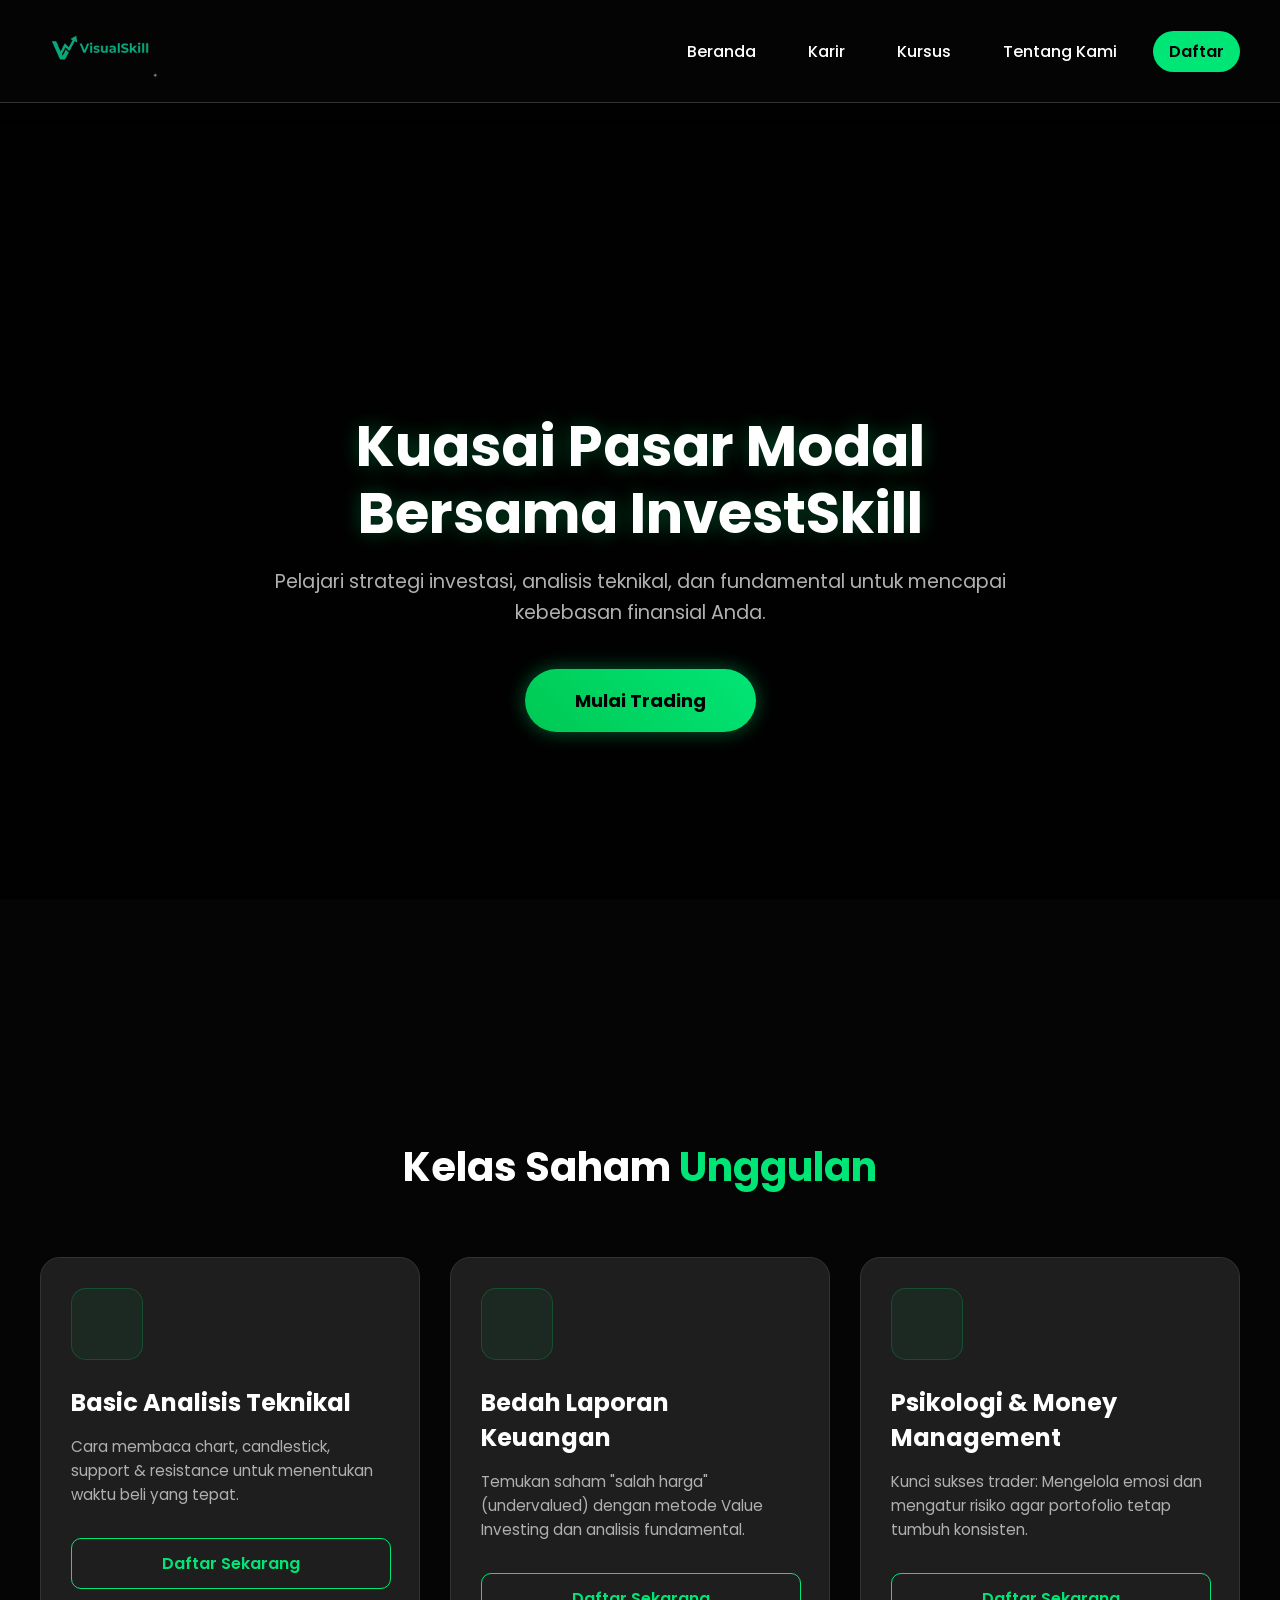
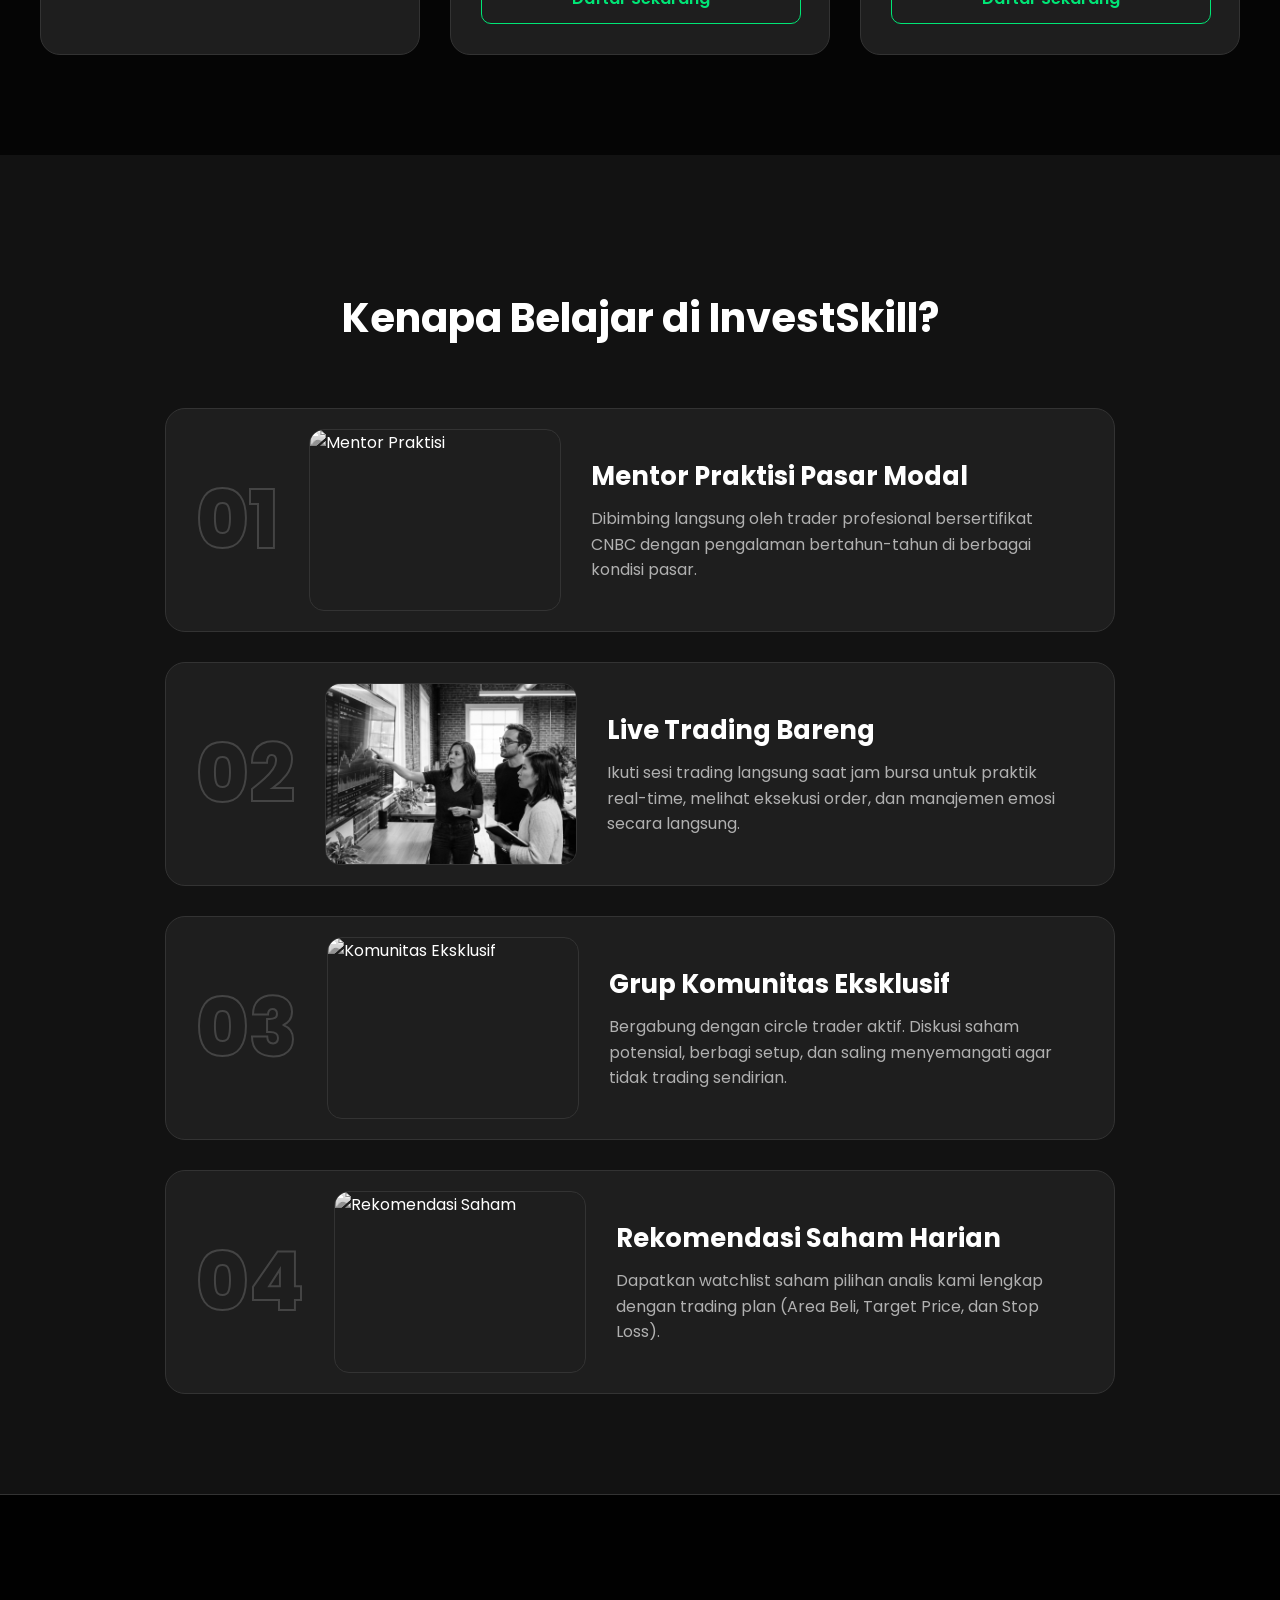
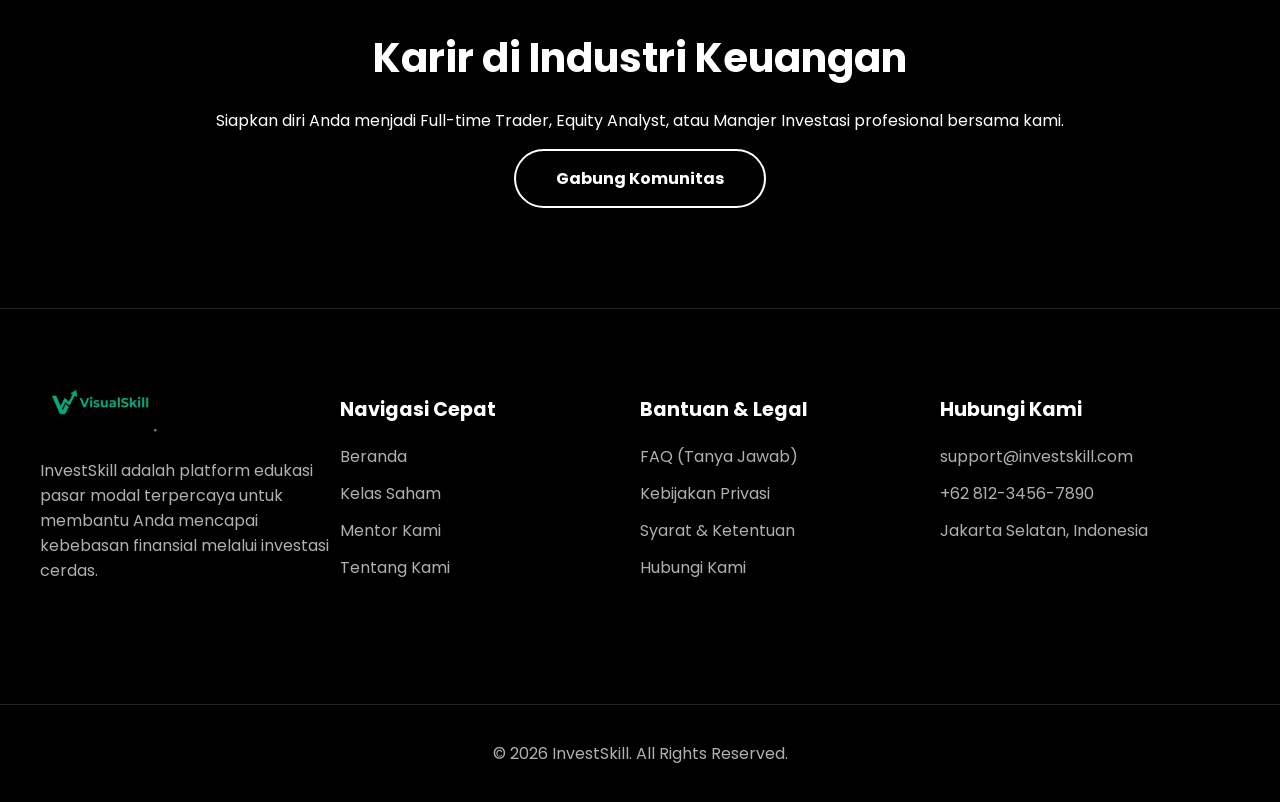
==== index.html @ c0020a4d "initialize project" ====
<!DOCTYPE html>
<html lang="id">
<head>
    <meta charset="UTF-8">
    <meta name="viewport" content="width=device-width, initial-scale=1.0">
    <title>VisualSkill - Belajar Saham</title>
    <link rel="icon" type="image/png" href="assets/logo.png">
    <link rel="stylesheet" href="css/style-index.css">
    <link rel="stylesheet" href="css/template.css">
    <link href="https://fonts.googleapis.com/css2?family=Poppins:wght@300;400;500;600;700&display=swap" rel="stylesheet">
    <link href="https://cdn.jsdelivr.net/npm/remixicon@3.5.0/fonts/remixicon.css" rel="stylesheet">
</head>
<body>
   <nav class="navbar">
        <div class="container">
            <div class="logo">
                <img src="assets/logo.png" alt="InvestSkill Logo" width="120px">
            </div>
            <ul class="menu">
                <li><a href="/index.html">Beranda</a></li>
                <li><a href="/career.html">Karir</a></li>
                <li><a href="/course.html">Kursus</a></li>
                <li><a href="/about.html">Tentang Kami</a></li>
                <li><a href="/register.html">Daftar</a></li>
            </ul>

        </div>
    </nav> 
    <div class="landing-section">
        <div class="hero-section">
            <div class="hero-content">
                <h1>Kuasai Pasar Modal Bersama InvestSkill</h1>
                <p>Pelajari strategi investasi, analisis teknikal, dan fundamental untuk mencapai kebebasan finansial Anda.</p>
                <a href="#" class="btn">Mulai Trading</a>
            </div>
        </div>

        <div class="promotion-section">
            <h2>Kelas Saham <span>Unggulan</span></h2> <div class="promotion-courses">
                
                <div class="course-card">
                    <div class="icon-box">
                        <i class="ri-stock-fill"></i> </div>
                    <h3>Basic Analisis Teknikal</h3>
                    <p>Cara membaca chart, candlestick, support & resistance untuk menentukan waktu beli yang tepat.</p>
                    <a href="#" class="btn">Daftar Sekarang</a>
                </div>

                <div class="course-card">
                    <div class="icon-box">
                        <i class="ri-file-chart-fill"></i> </div>
                    <h3>Bedah Laporan Keuangan</h3>
                    <p>Temukan saham "salah harga" (undervalued) dengan metode Value Investing dan analisis fundamental.</p>
                    <a href="#" class="btn">Daftar Sekarang</a>
                </div>

                <div class="course-card">
                    <div class="icon-box">
                        <i class="ri-shield-star-fill"></i> </div>
                    <h3>Psikologi & Money Management</h3>
                    <p>Kunci sukses trader: Mengelola emosi dan mengatur risiko agar portofolio tetap tumbuh konsisten.</p>
                    <a href="#" class="btn">Daftar Sekarang</a>
                </div>

            </div>
        </div>

        <div class="course-section">
            <h2>Kenapa Belajar di InvestSkill?</h2>
                <div class="course-list">
                    <div class="course-overview">
                        <div class="course-number">01</div> <div class="course-img-wrapper">
                            <img src="assets/mentor.png" alt="Mentor Praktisi">
                        </div>
                        <div class="text-content">
                            <h3>Mentor Praktisi Pasar Modal</h3>
                            <p>Dibimbing langsung oleh trader profesional bersertifikat CNBC dengan pengalaman bertahun-tahun di berbagai kondisi pasar.</p>
                        </div>
                    </div>

                    <div class="course-overview">
                        <div class="course-number">02</div>
                        <div class="course-img-wrapper">
                            <img src="assets/live.png" alt="Live Trading">
                        </div>
                        <div class="text-content">
                            <h3>Live Trading Bareng</h3>
                            <p>Ikuti sesi trading langsung saat jam bursa untuk praktik real-time, melihat eksekusi order, dan manajemen emosi secara langsung.</p>
                        </div>
                    </div>

                    <div class="course-overview">
                        <div class="course-number">03</div>
                        <div class="course-img-wrapper">
                            <img src="assets/commun.png" alt="Komunitas Eksklusif">
                        </div>
                        <div class="text-content">
                            <h3>Grup Komunitas Eksklusif</h3>
                            <p>Bergabung dengan circle trader aktif. Diskusi saham potensial, berbagi setup, dan saling menyemangati agar tidak trading sendirian.</p>
                        </div>
                    </div>

                    <div class="course-overview">
                        <div class="course-number">04</div>
                        <div class="course-img-wrapper">
                            <img src="assets/recom.png" alt="Rekomendasi Saham">
                        </div>
                        <div class="text-content">
                            <h3>Rekomendasi Saham Harian</h3>
                            <p>Dapatkan watchlist saham pilihan analis kami lengkap dengan trading plan (Area Beli, Target Price, dan Stop Loss).</p>
                        </div>
                    </div>
                </div>
        </div>

        <div class="career-section">
            <h2>Karir di Industri Keuangan</h2>
            <p>Siapkan diri Anda menjadi Full-time Trader, Equity Analyst, atau Manajer Investasi profesional bersama kami.</p>
            <a href="#" class="btn">Gabung Komunitas</a>
        </div>
    </div>
    <footer class="site-footer">
        <div class="footer-container"> 
            <div class="footer-col about-col">
                <img src="assets/logo.png" alt="InvestSkill Logo" class="footer-logo" width="120px"> 
                <p>InvestSkill adalah platform edukasi pasar modal terpercaya untuk membantu Anda mencapai kebebasan finansial melalui investasi cerdas.</p>
                <div class="social-links">
                    <a href="#"><i class="ri-facebook-fill"></i></a>
                    <a href="#"><i class="ri-instagram-line"></i></a>
                    <a href="#"><i class="ri-linkedin-fill"></i></a>
                    <a href="#"><i class="ri-youtube-fill"></i></a>
                </div>
            </div>

            <div class="footer-col">
                <h4>Navigasi Cepat</h4>
                <ul class="footer-menu">
                    <li><a href="#">Beranda</a></li>
                    <li><a href="#">Kelas Saham</a></li>
                    <li><a href="#">Mentor Kami</a></li>
                    <li><a href="#">Tentang Kami</a></li>
                </ul>
            </div>

            <div class="footer-col">
                <h4>Bantuan & Legal</h4>
                <ul class="footer-menu">
                    <li><a href="#">FAQ (Tanya Jawab)</a></li>
                    <li><a href="#">Kebijakan Privasi</a></li>
                    <li><a href="#">Syarat & Ketentuan</a></li>
                    <li><a href="#">Hubungi Kami</a></li>
                </ul>
            </div>

            <div class="footer-col contact-col">
                <h4>Hubungi Kami</h4>
                <ul class="contact-list">
                    <li><i class="ri-mail-line"></i> support@investskill.com</li>
                    <li><i class="ri-whatsapp-line"></i> +62 812-3456-7890</li>
                    <li><i class="ri-map-pin-line"></i> Jakarta Selatan, Indonesia</li>
                </ul>
            </div>

        </div>

        <div class="footer-bottom">
            <p>&copy; 2026 InvestSkill. All Rights Reserved.</p>
        </div>
    </footer>
</body>
</html>
---- css/style-index.css ----
:root {
    --bg-black: #050505;
    --bg-dark-grey: #121212;
    --bg-card: #1E1E1E;
    --text-white: #FFFFFF;
    --text-grey: #B3B3B3;
    --green-accent: #00E676; /* Hijau Elegan Terang */
    --green-dark: #00C853;    /* Hijau Elegan Gelap */
    --font-primary: 'Poppins', sans-serif;
}

body {
    background-color: var(--bg-black);
    color: var(--text-white);
    font-family: var(--font-primary);
    margin: 0;
    padding: 0;
}

/* --- HERO SECTION --- */
.hero-section {
    min-height: 100vh;
    display: flex;
    align-items: center;
    justify-content: center;
    text-align: center; /* Center Text */
    padding: 0 20px;
    position: relative;
    /* GANTI URL DI BAWAH DENGAN HASIL PROMPT AI ANDA */
    background-image: linear-gradient(rgba(0, 0, 0, 0.7), rgba(0, 0, 0, 0.9)), url('../assets/hero2.png'); 
    background-size: cover;
    background-position: center;
    background-attachment: fixed;
}

.hero-content {
    max-width: 800px;
    z-index: 2;
}

.hero-content h1 {
    font-size: 3.5rem;
    margin-bottom: 20px;
    color: var(--text-white);
    line-height: 1.2;
    font-weight: 700;
    text-shadow: 0 0 20px rgba(0, 230, 118, 0.3); /* Glow effect */
}

.hero-content p {
    font-size: 1.2rem;
    margin-bottom: 40px;
    color: var(--text-grey);
    line-height: 1.6;
}

.hero-content .btn {
    padding: 18px 50px;
    background: linear-gradient(45deg, var(--green-dark), var(--green-accent));
    color: #000;
    text-decoration: none;
    border-radius: 50px;
    font-weight: 700;
    font-size: 18px;
    display: inline-block;
    transition: transform 0.3s, box-shadow 0.3s;
    box-shadow: 0 0 20px rgba(0, 230, 118, 0.4);
}

.hero-content .btn:hover {
    transform: translateY(-3px);
    box-shadow: 0 0 30px rgba(0, 230, 118, 0.6);
}

/* --- PROMOTION SECTION (KELAS UNGGULAN) --- */
.promotion-section {
    background: var(--bg-black);
    padding: 100px 20px;
    text-align: center;
}

.promotion-section h2 {
    font-size: 2.5rem;
    margin-bottom: 60px;
    color: var(--text-white);
}

.promotion-section h2 span {
    color: var(--green-accent);
}

.promotion-courses {
    display: grid;
    grid-template-columns: repeat(auto-fit, minmax(300px, 1fr));
    gap: 30px;
    max-width: 1200px;
    margin: 0 auto;
}

/* Card Design Lebih Menarik */
.course-card {
    background: var(--bg-card);
    border: 1px solid #333;
    border-radius: 20px;
    padding: 30px;
    text-align: left;
    transition: all 0.4s ease;
    position: relative;
    overflow: hidden;
}

.course-card:hover {
    transform: translateY(-10px);
    border-color: var(--green-accent);
    box-shadow: 0 10px 40px rgba(0, 230, 118, 0.1);
}

/* --- STYLING ICON BARU --- */

/* Wadah Ikon (Efek Kaca/Glassmorphism) */
.icon-box {
    width: 70px;
    height: 70px;
    /* Background hijau transparan sangat tipis */
    background: rgba(0, 230, 118, 0.05); 
    border-radius: 15px; /* Sudut membulat */
    display: flex;
    align-items: center;
    justify-content: center;
    margin-bottom: 25px;
    /* Border tipis hijau agar tegas */
    border: 1px solid rgba(0, 230, 118, 0.2);
    transition: all 0.3s ease;
}

/* Styling Ikonnya sendiri (Remix Icon) */
.icon-box i {
    font-size: 32px; /* Ukuran ikon */
    color: var(--green-accent); /* Warna hijau neon */
    transition: all 0.3s ease;
}

/* Efek Hover pada Card mempengaruhi Ikon */
.course-card:hover .icon-box {
    background: var(--green-accent); /* Wadah jadi hijau penuh saat hover */
    box-shadow: 0 0 20px rgba(0, 230, 118, 0.4); /* Efek glow */
    transform: scale(1.05); /* Sedikit membesar */
}

.course-card:hover .icon-box i {
    color: #000; /* Ikon berubah jadi hitam agar kontras */
}

/* Tambahan kecil untuk judul agar lebih menarik */
.promotion-section h2 span {
    color: var(--green-accent);
}

.course-card h3 {
    color: var(--text-white);
    font-size: 1.5rem;
    margin-bottom: 15px;
}

.course-card p {
    color: var(--text-grey);
    font-size: 0.95rem;
    line-height: 1.6;
    margin-bottom: 30px;
}

.course-card .btn {
    display: block;
    width: 100%;
    padding: 12px 0;
    text-align: center;
    background: transparent;
    border: 1px solid var(--green-accent);
    color: var(--green-accent);
    text-decoration: none;
    border-radius: 10px;
    font-weight: 600;
    transition: 0.3s;
}

.course-card:hover .btn {
    background: var(--green-accent);
    color: #000;
}

/* --- COURSE SECTION --- */
.course-section {
    padding: 100px 20px;
    background: var(--bg-dark-grey); /* Abu gelap */
}

.course-section h2 {
    font-size: 2.5rem;
    margin-bottom: 60px;
    color: var(--text-white);
    text-align: center;
}

.course-list {
    display: flex;
    flex-direction: column;
    gap: 30px;
    max-width: 950px; /* Lebar ditambah sedikit agar lega */
    margin: 0 auto;
}

/* Container Flex 3 Kolom: Angka | Gambar | Teks */
.course-overview {
    display: flex;
    align-items: center; /* Rata tengah vertikal */
    background: var(--bg-card); 
    border: 1px solid #333;
    border-radius: 20px;
    overflow: hidden; 
    transition: all 0.3s ease;
    padding-right: 20px; /* Padding kanan sedikit */
}

/* --- STYLING ANGKA MANUAL --- */
.course-number {
    font-size: 5rem; /* Ukuran Besar */
    font-weight: 800;
    line-height: 1;
    padding: 0 30px; /* Jarak kiri kanan angka */
    
    /* Efek Outline (Hollow) */
    color: transparent; 
    -webkit-text-stroke: 2px #444; /* Garis tepi abu saat diam */
    
    transition: all 0.3s ease;
    flex-shrink: 0; /* Agar angka tidak tergencet */
}

/* Efek Hover pada Card: Angka menyala Hijau */
.course-overview:hover .course-number {
    -webkit-text-stroke: 2px var(--green-accent);
    text-shadow: 0 0 20px rgba(0, 230, 118, 0.4);
    transform: scale(1.1); /* Efek zoom sedikit */
}

/* Wrapper Gambar */
.course-img-wrapper {
    flex: 0 0 250px; /* Lebar gambar fix 250px */
    height: 180px;
    margin: 20px 0; /* Margin atas bawah */
    border-radius: 15px;
    overflow: hidden;
    border: 1px solid #333;
}

.course-img-wrapper img {
    width: 100%;
    height: 100%;
    object-fit: cover;
    filter: grayscale(100%); /* Hitam putih */
    transition: filter 0.3s;
}

/* Hover: Gambar jadi berwarna */
.course-overview:hover .course-img-wrapper img {
    filter: grayscale(0%);
}

.course-overview:hover {
    border-color: var(--green-accent);
    transform: translateX(10px);
}

/* Area Teks */
.text-content {
    flex: 1; /* Mengisi sisa ruang */
    padding: 0 30px; /* Jarak dari gambar */
}

.text-content h3 {
    font-size: 1.6rem;
    margin: 0 0 10px 0;
    color: var(--text-white);
    transition: color 0.3s;
}

.course-overview:hover h3 {
    color: var(--green-accent);
}

.text-content p {
    font-size: 1rem;
    color: var(--text-grey);
    line-height: 1.6;
    margin: 0;
}

/* --- RESPONSIVE MOBILE --- */
@media (max-width: 768px) {
    .course-overview {
        flex-direction: column; /* Tumpuk ke bawah */
        text-align: center;
        padding: 30px 20px;
        position: relative;
    }

    .course-number {
        font-size: 3rem; /* Kecilkan font di HP */
        margin-bottom: 20px;
        -webkit-text-stroke: 1px var(--green-accent); /* Langsung hijau di HP */
    }

    .course-img-wrapper {
        width: 100%;
        margin: 0 0 20px 0;
    }

    .text-content {
        padding: 0;
    }
}

/* --- CAREER SECTION --- */
.career-section {
    background: linear-gradient(rgba(0,0,0,0.8), rgba(0,0,0,0.8)), url('assets/career-bg.jpg'); /* Opsi background image tipis */
    background-color: var(--bg-black);
    color: white;
    padding: 100px 20px;
    text-align: center;
    border-top: 1px solid #333;
}

.career-section h2 {
    font-size: 2.5rem;
    margin-bottom: 20px;
}

.career-section .btn {
    padding: 15px 40px;
    background-color: transparent;
    border: 2px solid var(--text-white);
    color: var(--text-white);
    text-decoration: none;
    border-radius: 50px;
    font-weight: bold;
    display: inline-block;
    transition: 0.3s;
}

.career-section .btn:hover {
    background-color: var(--text-white);
    color: black;
}



@media (max-width: 768px) {
    .hero-content h1 { font-size: 2.5rem; }
    .course-overview, .course-overview.right { flex-direction: column; text-align: center; }
    .course-overview.right .text-content { text-align: center; }
    .menu { display: none; } /* Perlu JS untuk mobile toggle, disembunyikan sementara */
}
---- css/template.css ----
/* --- 1. VARIABEL & RESET --- */
:root {
    --bg-black: #050505;       /* Hitam Pekat */
    --bg-dark-grey: #121212;   /* Abu Sangat Gelap */
    --bg-card: #1E1E1E;        /* Background Card */
    --text-white: #FFFFFF;
    --text-grey: #B0B0B0;
    --green-accent: #00E676;   /* Hijau Elegan (Glowing) */
    --green-dark: #00C853;     /* Hijau lebih tua untuk gradasi */
    --font-primary: 'Poppins', sans-serif;
}

body {
    margin: 0;
    font-family: var(--font-primary);
    background-color: var(--bg-black);
    color: var(--text-white);
}

/* --- 2. NAVBAR (Dark Mode) --- */
.navbar {
    background: rgba(5, 5, 5, 0.95); /* Hitam Transparan */
    backdrop-filter: blur(10px);
    box-shadow: 0 4px 12px rgba(0,0,0,0.5); /* Shadow lebih gelap */
    position: sticky;
    top: 0;
    z-index: 1000;
    border-bottom: 1px solid #333;
}

.container {
    display: flex;
    justify-content: space-between;
    align-items: center;
    max-width: 1200px;
    margin: 0 auto;
    padding: 15px 20px;
}

.menu {
    display: flex;
    list-style: none;
    padding: 0;
    margin: 0;
}

.menu li {
    margin-left: 20px;
}

.menu li a {
    padding: 8px 16px;
    color: var(--text-white); /* Text Putih */
    font-weight: 500;
    text-decoration: none;
    display: inline-block;
    transition: 0.3s;
}

.menu li a:hover {
    background: transparent;
    color: var(--green-accent); /* Hover Hijau Neon */
    text-shadow: 0 0 10px rgba(0, 230, 118, 0.5); /* Efek Glow */
}

/* Tombol Daftar di Navbar (Opsional agar beda) */
.menu li:last-child a {
    background: var(--green-accent);
    color: black;
    border-radius: 50px;
    font-weight: 600;
}
.menu li:last-child a:hover {
    background: var(--text-white);
    color: black;
    box-shadow: 0 0 15px rgba(255,255,255,0.5);
}

/* --- FOOTER --- */
.site-footer {
    background-color: #000;
    color: var(--text-grey);
    padding: 60px 0 20px;
    border-top: 1px solid #222;
}

.footer-container {
    display: flex;
    flex-wrap: wrap;
    justify-content: space-between;
    max-width: 1200px;
    margin: 0 auto;
    padding: 0 20px;
}

.footer-col {
    flex: 1;
    min-width: 200px;
    margin-bottom: 30px;
}

.footer-col h4 {
    color: var(--text-white);
    margin-bottom: 20px;
    font-size: 1.2rem;
}

.footer-menu, .contact-list {
    list-style: none;
    padding: 0;
}

.footer-menu li, .contact-list li {
    margin-bottom: 12px;
}

.footer-menu a {
    color: var(--text-grey);
    text-decoration: none;
    transition: color 0.3s;
}

.footer-menu a:hover {
    color: var(--green-accent);
}

.social-links a {
    color: var(--text-white);
    font-size: 1.5rem;
    margin-right: 15px;
    transition: color 0.3s;
}

.social-links a:hover {
    color: var(--green-accent);
}

.footer-bottom {
    text-align: center;
    margin-top: 40px;
    padding-top: 20px;
    border-top: 1px solid #222;
}
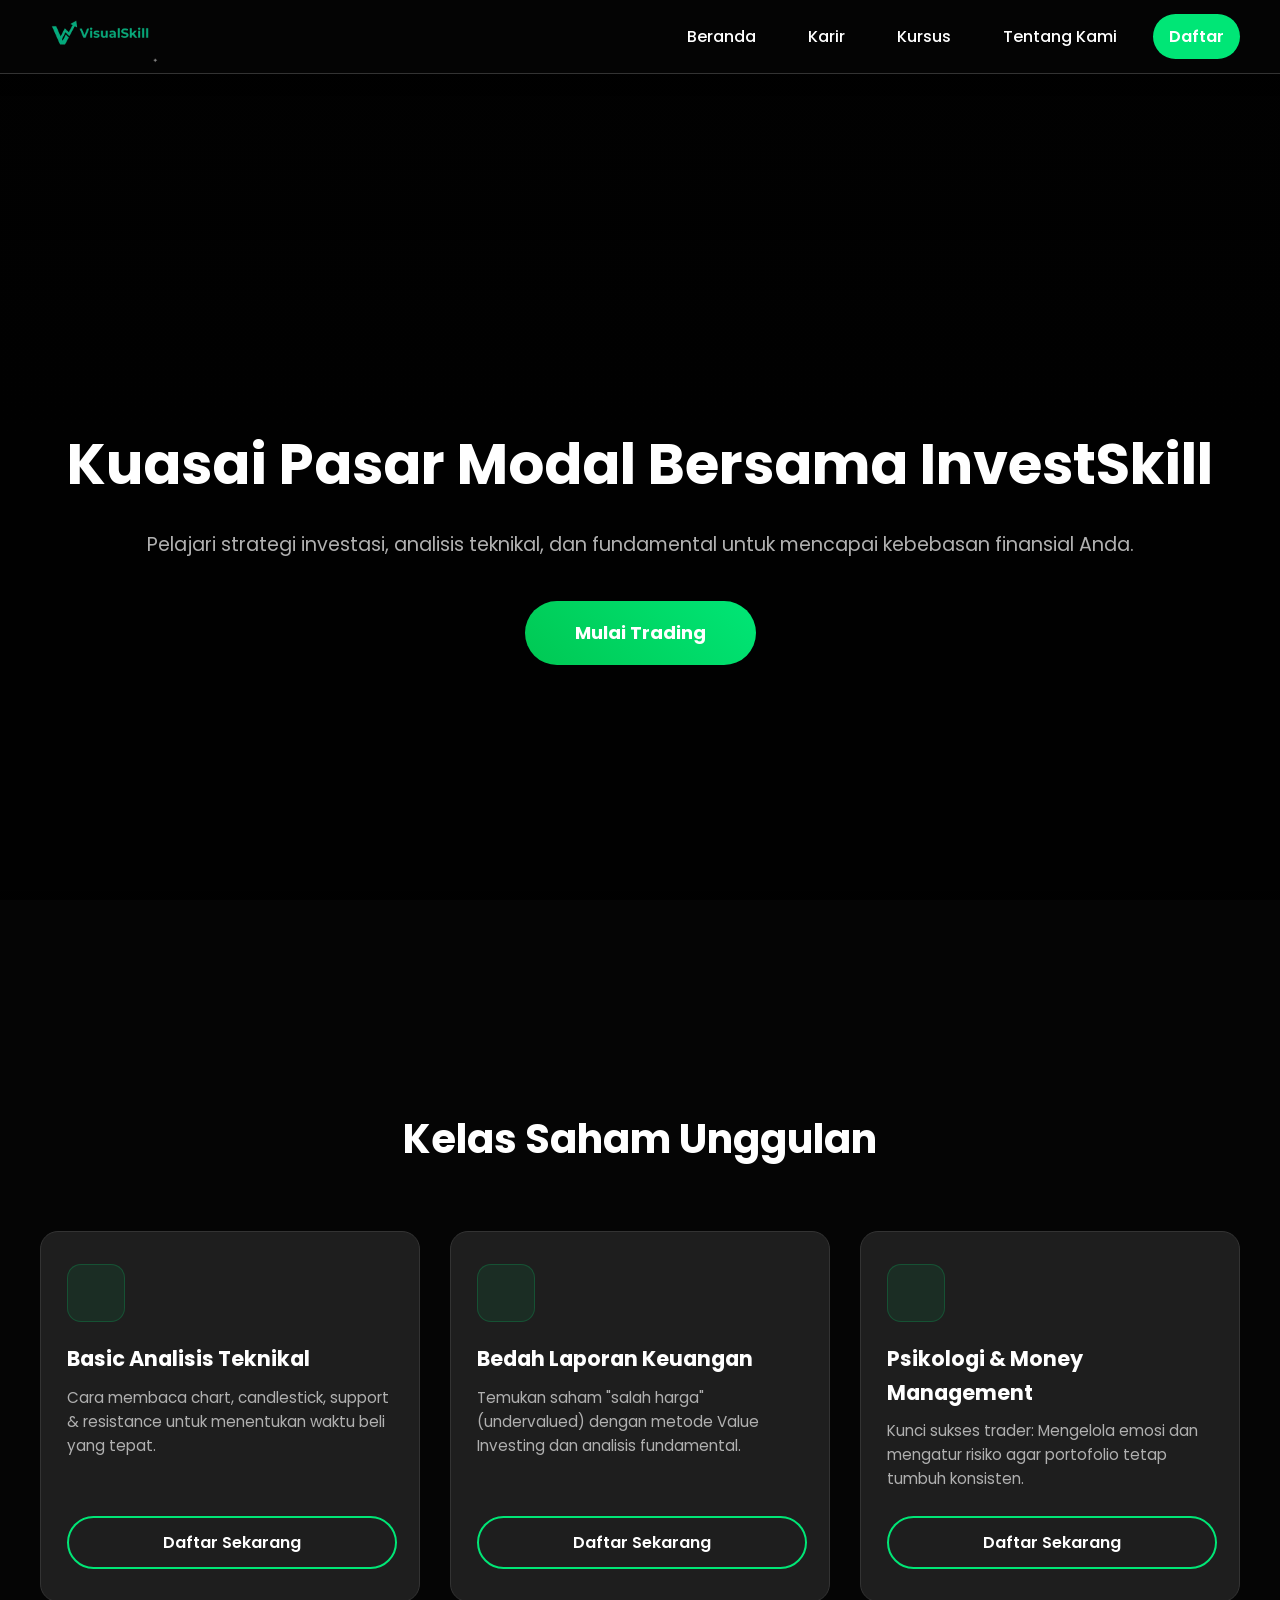
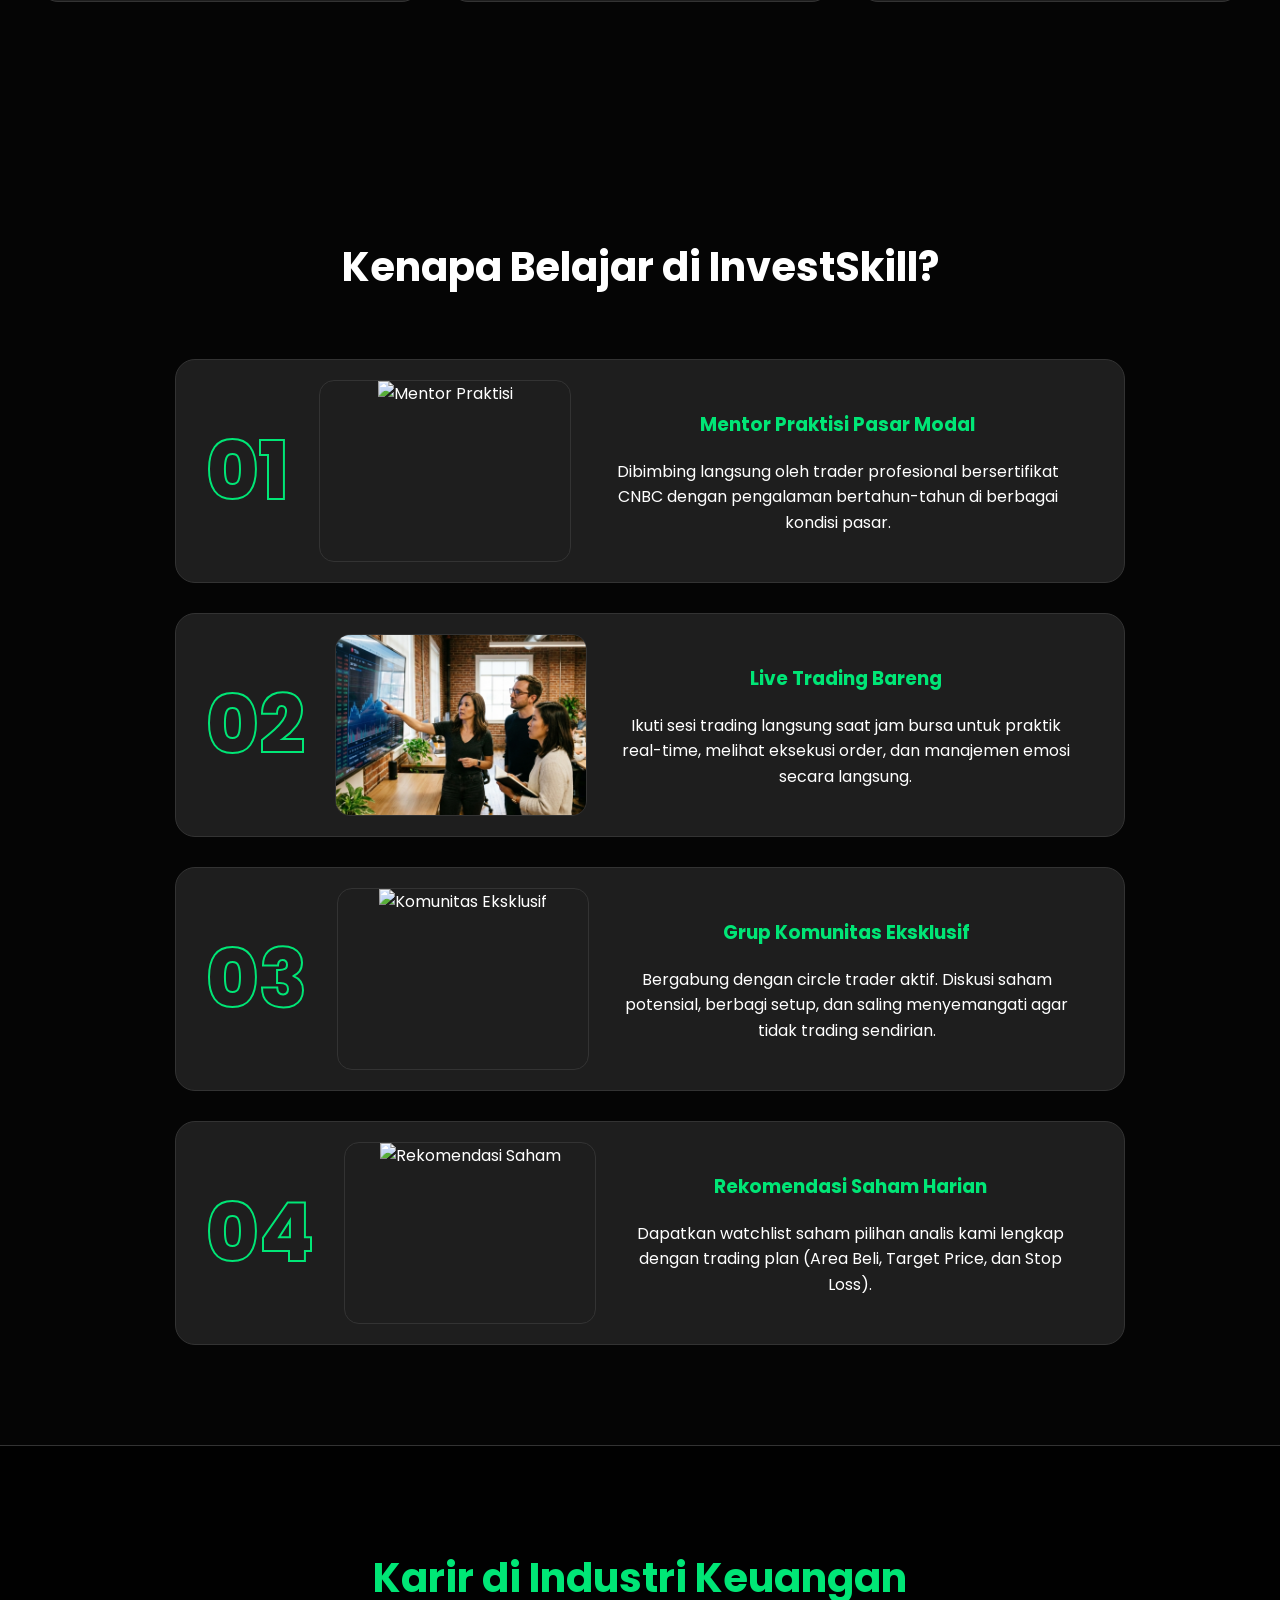
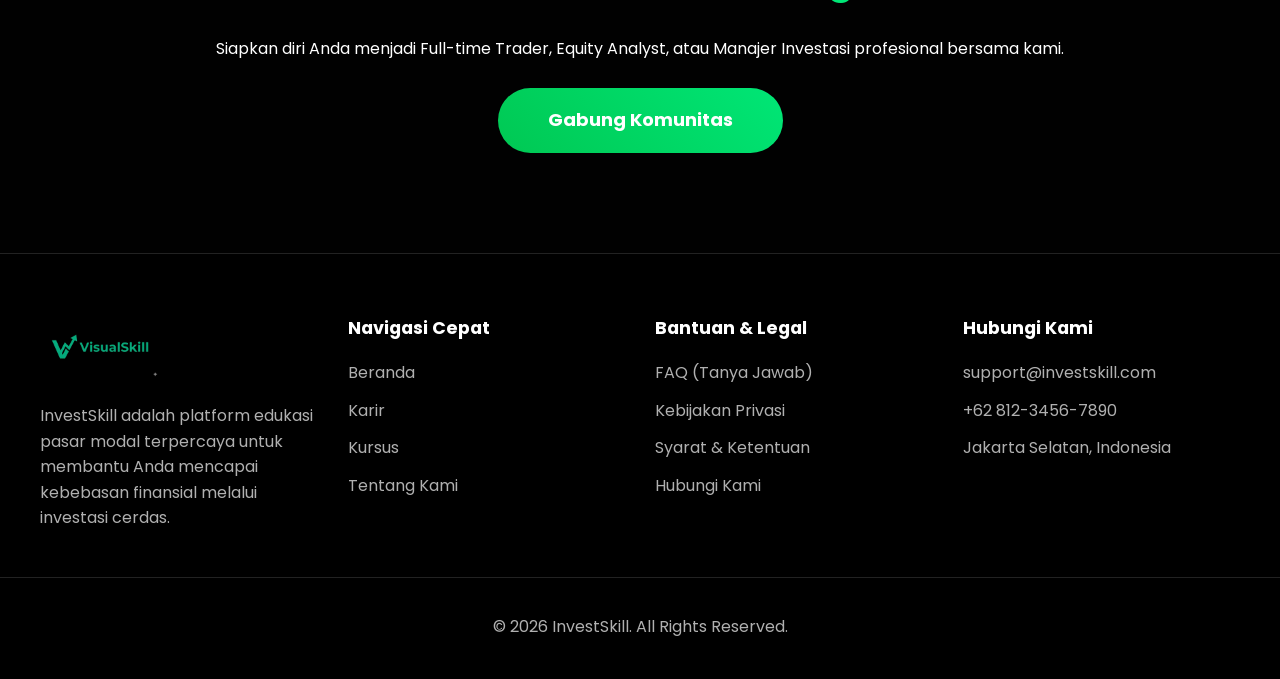
==== commit 50b4f7bd: "rv-1:design and foldering" ====
--- a/index.html
+++ b/index.html
@@ -14,14 +14,14 @@
    <nav class="navbar">
         <div class="container">
             <div class="logo">
-                <img src="assets/logo.png" alt="InvestSkill Logo" width="120px">
+                <img src="assets/template/logo.png" alt="InvestSkill Logo" width="120px">
             </div>
             <ul class="menu">
                 <li><a href="/index.html">Beranda</a></li>
                 <li><a href="/career.html">Karir</a></li>
                 <li><a href="/course.html">Kursus</a></li>
                 <li><a href="/about.html">Tentang Kami</a></li>
-                <li><a href="/register.html">Daftar</a></li>
+                <li><a class="btn" href="/register.html">Daftar</a></li>
             </ul>
 
         </div>
@@ -70,7 +70,7 @@
                 <div class="course-list">
                     <div class="course-overview">
                         <div class="course-number">01</div> <div class="course-img-wrapper">
-                            <img src="assets/mentor.png" alt="Mentor Praktisi">
+                            <img src="assets/home/mentor.png" alt="Mentor Praktisi">
                         </div>
                         <div class="text-content">
                             <h3>Mentor Praktisi Pasar Modal</h3>
@@ -81,7 +81,7 @@
                     <div class="course-overview">
                         <div class="course-number">02</div>
                         <div class="course-img-wrapper">
-                            <img src="assets/live.png" alt="Live Trading">
+                            <img src="assets/home/live.png" alt="Live Trading">
                         </div>
                         <div class="text-content">
                             <h3>Live Trading Bareng</h3>
@@ -92,7 +92,7 @@
                     <div class="course-overview">
                         <div class="course-number">03</div>
                         <div class="course-img-wrapper">
-                            <img src="assets/commun.png" alt="Komunitas Eksklusif">
+                            <img src="assets/home/commun.png" alt="Komunitas Eksklusif">
                         </div>
                         <div class="text-content">
                             <h3>Grup Komunitas Eksklusif</h3>
@@ -103,7 +103,7 @@
                     <div class="course-overview">
                         <div class="course-number">04</div>
                         <div class="course-img-wrapper">
-                            <img src="assets/recom.png" alt="Rekomendasi Saham">
+                            <img src="assets/home/recom.png" alt="Rekomendasi Saham">
                         </div>
                         <div class="text-content">
                             <h3>Rekomendasi Saham Harian</h3>
@@ -122,7 +122,7 @@
     <footer class="site-footer">
         <div class="footer-container"> 
             <div class="footer-col about-col">
-                <img src="assets/logo.png" alt="InvestSkill Logo" class="footer-logo" width="120px"> 
+                <img src="assets/template/logo.png" alt="InvestSkill Logo" class="footer-logo" width="120px"> 
                 <p>InvestSkill adalah platform edukasi pasar modal terpercaya untuk membantu Anda mencapai kebebasan finansial melalui investasi cerdas.</p>
                 <div class="social-links">
                     <a href="#"><i class="ri-facebook-fill"></i></a>
@@ -136,8 +136,8 @@
                 <h4>Navigasi Cepat</h4>
                 <ul class="footer-menu">
                     <li><a href="#">Beranda</a></li>
-                    <li><a href="#">Kelas Saham</a></li>
-                    <li><a href="#">Mentor Kami</a></li>
+                    <li><a href="#">Karir</a></li>
+                    <li><a href="#">Kursus</a></li>
                     <li><a href="#">Tentang Kami</a></li>
                 </ul>
             </div>
--- a/css/style-index.css
+++ b/css/style-index.css
@@ -4,8 +4,8 @@
     --bg-card: #1E1E1E;
     --text-white: #FFFFFF;
     --text-grey: #B3B3B3;
-    --green-accent: #00E676; /* Hijau Elegan Terang */
-    --green-dark: #00C853;    /* Hijau Elegan Gelap */
+    --green-accent: #00E676;
+    --green-dark: #00C853;
     --font-primary: 'Poppins', sans-serif;
 }
 
@@ -17,76 +17,51 @@
     padding: 0;
 }
 
-/* --- HERO SECTION --- */
 .hero-section {
     min-height: 100vh;
     display: flex;
     align-items: center;
     justify-content: center;
-    text-align: center; /* Center Text */
+    text-align: center;
     padding: 0 20px;
-    position: relative;
-    /* GANTI URL DI BAWAH DENGAN HASIL PROMPT AI ANDA */
-    background-image: linear-gradient(rgba(0, 0, 0, 0.7), rgba(0, 0, 0, 0.9)), url('../assets/hero2.png'); 
+    background-image: linear-gradient(rgba(0,0,0,0.7), rgba(0,0,0,0.9)), url('../assets/home/hero2.png');
     background-size: cover;
     background-position: center;
     background-attachment: fixed;
 }
 
-.hero-content {
-    max-width: 800px;
-    z-index: 2;
-}
-
 .hero-content h1 {
     font-size: 3.5rem;
     margin-bottom: 20px;
     color: var(--text-white);
-    line-height: 1.2;
     font-weight: 700;
-    text-shadow: 0 0 20px rgba(0, 230, 118, 0.3); /* Glow effect */
 }
 
 .hero-content p {
     font-size: 1.2rem;
     margin-bottom: 40px;
     color: var(--text-grey);
-    line-height: 1.6;
 }
 
 .hero-content .btn {
     padding: 18px 50px;
     background: linear-gradient(45deg, var(--green-dark), var(--green-accent));
-    color: #000;
-    text-decoration: none;
+    color: var(--text-white);
     border-radius: 50px;
     font-weight: 700;
     font-size: 18px;
     display: inline-block;
-    transition: transform 0.3s, box-shadow 0.3s;
-    box-shadow: 0 0 20px rgba(0, 230, 118, 0.4);
-}
-
-.hero-content .btn:hover {
-    transform: translateY(-3px);
-    box-shadow: 0 0 30px rgba(0, 230, 118, 0.6);
-}
-
-/* --- PROMOTION SECTION (KELAS UNGGULAN) --- */
-.promotion-section {
-    background: var(--bg-black);
+    text-decoration: none;
+}
+
+.promotion-section, .course-section {
     padding: 100px 20px;
     text-align: center;
 }
 
-.promotion-section h2 {
+.promotion-section h2, .course-section h2 {
     font-size: 2.5rem;
     margin-bottom: 60px;
-    color: var(--text-white);
-}
-
-.promotion-section h2 span {
-    color: var(--green-accent);
 }
 
 .promotion-courses {
@@ -97,76 +72,45 @@
     margin: 0 auto;
 }
 
-/* Card Design Lebih Menarik */
 .course-card {
     background: var(--bg-card);
     border: 1px solid #333;
-    border-radius: 20px;
-    padding: 30px;
+    border-radius: 18px;
+    padding: 32px 26px;
     text-align: left;
-    transition: all 0.4s ease;
-    position: relative;
-    overflow: hidden;
-}
-
-.course-card:hover {
-    transform: translateY(-10px);
-    border-color: var(--green-accent);
-    box-shadow: 0 10px 40px rgba(0, 230, 118, 0.1);
-}
-
-/* --- STYLING ICON BARU --- */
-
-/* Wadah Ikon (Efek Kaca/Glassmorphism) */
-.icon-box {
-    width: 70px;
-    height: 70px;
-    /* Background hijau transparan sangat tipis */
-    background: rgba(0, 230, 118, 0.05); 
-    border-radius: 15px; /* Sudut membulat */
+    transition: all 0.3s ease;
+    display: flex;
+    flex-direction: column;
+}
+
+.course-card .icon-box {
+    width: 56px;
+    height: 56px;
+    margin-bottom: 20px;
     display: flex;
     align-items: center;
     justify-content: center;
-    margin-bottom: 25px;
-    /* Border tipis hijau agar tegas */
+    border-radius: 14px;
+    background: rgba(0, 230, 118, 0.08);
     border: 1px solid rgba(0, 230, 118, 0.2);
-    transition: all 0.3s ease;
-}
-
-/* Styling Ikonnya sendiri (Remix Icon) */
-.icon-box i {
-    font-size: 32px; /* Ukuran ikon */
-    color: var(--green-accent); /* Warna hijau neon */
-    transition: all 0.3s ease;
-}
-
-/* Efek Hover pada Card mempengaruhi Ikon */
-.course-card:hover .icon-box {
-    background: var(--green-accent); /* Wadah jadi hijau penuh saat hover */
-    box-shadow: 0 0 20px rgba(0, 230, 118, 0.4); /* Efek glow */
-    transform: scale(1.05); /* Sedikit membesar */
-}
-
-.course-card:hover .icon-box i {
-    color: #000; /* Ikon berubah jadi hitam agar kontras */
-}
-
-/* Tambahan kecil untuk judul agar lebih menarik */
-.promotion-section h2 span {
-    color: var(--green-accent);
+}
+
+.course-card .icon-box i {
+    font-size: 26px;
+    color: var(--green-accent); 
 }
 
 .course-card h3 {
-    color: var(--text-white);
-    font-size: 1.5rem;
-    margin-bottom: 15px;
+    margin: 0 0 10px;
+    font-size: 1.3rem;
+    color: var(--text-white); 
 }
 
 .course-card p {
-    color: var(--text-grey);
+    margin: 0 0 24px; 
     font-size: 0.95rem;
     line-height: 1.6;
-    margin-bottom: 30px;
+    color: var(--text-grey); 
 }
 
 .course-card .btn {
@@ -175,79 +119,47 @@
     padding: 12px 0;
     text-align: center;
     background: transparent;
-    border: 1px solid var(--green-accent);
-    color: var(--green-accent);
+    color: var(--text-white);
+    border-radius: 50px;
+    border: 2px solid var(--green-accent);
+    font-weight: 600;
     text-decoration: none;
-    border-radius: 10px;
-    font-weight: 600;
-    transition: 0.3s;
-}
-
-.course-card:hover .btn {
-    background: var(--green-accent);
-    color: #000;
-}
-
-/* --- COURSE SECTION --- */
-.course-section {
-    padding: 100px 20px;
-    background: var(--bg-dark-grey); /* Abu gelap */
-}
-
-.course-section h2 {
-    font-size: 2.5rem;
-    margin-bottom: 60px;
-    color: var(--text-white);
-    text-align: center;
-}
-
-.course-list {
+    transition: all 0.3s ease;
+    margin-top: auto; 
+}
+
+.course-section .course-list {
     display: flex;
     flex-direction: column;
     gap: 30px;
-    max-width: 950px; /* Lebar ditambah sedikit agar lega */
+    max-width: 950px;
     margin: 0 auto;
 }
 
-/* Container Flex 3 Kolom: Angka | Gambar | Teks */
 .course-overview {
     display: flex;
-    align-items: center; /* Rata tengah vertikal */
-    background: var(--bg-card); 
+    align-items: center;
+    background: var(--bg-card);
+    border-radius: 20px;
     border: 1px solid #333;
-    border-radius: 20px;
-    overflow: hidden; 
-    transition: all 0.3s ease;
-    padding-right: 20px; /* Padding kanan sedikit */
-}
-
-/* --- STYLING ANGKA MANUAL --- */
+    overflow: hidden;
+    padding-right: 20px;
+    transform: translateX(10px);
+}
+
 .course-number {
-    font-size: 5rem; /* Ukuran Besar */
+    font-size: 5rem;
     font-weight: 800;
     line-height: 1;
-    padding: 0 30px; /* Jarak kiri kanan angka */
-    
-    /* Efek Outline (Hollow) */
-    color: transparent; 
-    -webkit-text-stroke: 2px #444; /* Garis tepi abu saat diam */
-    
-    transition: all 0.3s ease;
-    flex-shrink: 0; /* Agar angka tidak tergencet */
-}
-
-/* Efek Hover pada Card: Angka menyala Hijau */
-.course-overview:hover .course-number {
+    padding: 0 30px;
+    color: transparent;
     -webkit-text-stroke: 2px var(--green-accent);
-    text-shadow: 0 0 20px rgba(0, 230, 118, 0.4);
-    transform: scale(1.1); /* Efek zoom sedikit */
-}
-
-/* Wrapper Gambar */
+}
+
 .course-img-wrapper {
-    flex: 0 0 250px; /* Lebar gambar fix 250px */
+    flex: 0 0 250px;
     height: 180px;
-    margin: 20px 0; /* Margin atas bawah */
+    margin: 20px 0;
     border-radius: 15px;
     overflow: hidden;
     border: 1px solid #333;
@@ -257,57 +169,59 @@
     width: 100%;
     height: 100%;
     object-fit: cover;
-    filter: grayscale(100%); /* Hitam putih */
-    transition: filter 0.3s;
-}
-
-/* Hover: Gambar jadi berwarna */
-.course-overview:hover .course-img-wrapper img {
     filter: grayscale(0%);
 }
 
-.course-overview:hover {
-    border-color: var(--green-accent);
-    transform: translateX(10px);
-}
-
-/* Area Teks */
 .text-content {
-    flex: 1; /* Mengisi sisa ruang */
-    padding: 0 30px; /* Jarak dari gambar */
+    flex: 1;
+    padding: 0 30px;
 }
 
 .text-content h3 {
-    font-size: 1.6rem;
-    margin: 0 0 10px 0;
-    color: var(--text-white);
-    transition: color 0.3s;
-}
-
-.course-overview:hover h3 {
     color: var(--green-accent);
 }
 
 .text-content p {
-    font-size: 1rem;
-    color: var(--text-grey);
-    line-height: 1.6;
+    color: var(--text-white);
+}
+
+.career-section {
+    background: linear-gradient(rgba(0,0,0,0.8), rgba(0,0,0,0.8)), url('assets/career-bg.jpg');
+    background-color: var(--bg-black);
+    color: var(--text-white);
+    padding: 100px 20px;
+    text-align: center;
+    border-top: 1px solid #333;
+    display: flex;
+    flex-direction: column;
+    align-items: center;
+    justify-content: center;
+    gap: 10px;
+}
+
+.career-section h2 {
+    font-size: 2.5rem;
+    color: var(--green-accent);
     margin: 0;
 }
 
-/* --- RESPONSIVE MOBILE --- */
+.career-section .btn {
+    padding: 18px 50px;
+    background: linear-gradient(45deg, var(--green-dark), var(--green-accent));
+    color: var(--text-white);
+    border-radius: 50px;
+    font-weight: 700;
+    font-size: 18px;
+    display: inline-block;
+    text-decoration: none;
+}
+
 @media (max-width: 768px) {
     .course-overview {
-        flex-direction: column; /* Tumpuk ke bawah */
+        flex-direction: column;
         text-align: center;
         padding: 30px 20px;
-        position: relative;
-    }
-
-    .course-number {
-        font-size: 3rem; /* Kecilkan font di HP */
-        margin-bottom: 20px;
-        -webkit-text-stroke: 1px var(--green-accent); /* Langsung hijau di HP */
+        transform: translateX(0);
     }
 
     .course-img-wrapper {
@@ -318,45 +232,9 @@
     .text-content {
         padding: 0;
     }
-}
-
-/* --- CAREER SECTION --- */
-.career-section {
-    background: linear-gradient(rgba(0,0,0,0.8), rgba(0,0,0,0.8)), url('assets/career-bg.jpg'); /* Opsi background image tipis */
-    background-color: var(--bg-black);
-    color: white;
-    padding: 100px 20px;
-    text-align: center;
-    border-top: 1px solid #333;
-}
-
-.career-section h2 {
-    font-size: 2.5rem;
-    margin-bottom: 20px;
-}
-
-.career-section .btn {
-    padding: 15px 40px;
-    background-color: transparent;
-    border: 2px solid var(--text-white);
-    color: var(--text-white);
-    text-decoration: none;
-    border-radius: 50px;
-    font-weight: bold;
-    display: inline-block;
-    transition: 0.3s;
-}
-
-.career-section .btn:hover {
-    background-color: var(--text-white);
-    color: black;
-}
-
-
-
-@media (max-width: 768px) {
-    .hero-content h1 { font-size: 2.5rem; }
-    .course-overview, .course-overview.right { flex-direction: column; text-align: center; }
-    .course-overview.right .text-content { text-align: center; }
-    .menu { display: none; } /* Perlu JS untuk mobile toggle, disembunyikan sementara */
+
+    .course-number {
+        font-size: 3rem;
+        -webkit-text-stroke: 2px var(--green-accent);
+    }
 }
--- a/css/template.css
+++ b/css/template.css
@@ -1,12 +1,11 @@
-/* --- 1. VARIABEL & RESET --- */
 :root {
-    --bg-black: #050505;       /* Hitam Pekat */
-    --bg-dark-grey: #121212;   /* Abu Sangat Gelap */
-    --bg-card: #1E1E1E;        /* Background Card */
+    --bg-black: #050505;
+    --bg-dark-grey: #121212;
+    --bg-card: #1E1E1E;
     --text-white: #FFFFFF;
     --text-grey: #B0B0B0;
-    --green-accent: #00E676;   /* Hijau Elegan (Glowing) */
-    --green-dark: #00C853;     /* Hijau lebih tua untuk gradasi */
+    --green-accent: #00E676;
+    --green-dark: #00C853;
     --font-primary: 'Poppins', sans-serif;
 }
 
@@ -15,72 +14,81 @@
     font-family: var(--font-primary);
     background-color: var(--bg-black);
     color: var(--text-white);
+    line-height: 1.6;
 }
 
-/* --- 2. NAVBAR (Dark Mode) --- */
 .navbar {
-    background: rgba(5, 5, 5, 0.95); /* Hitam Transparan */
-    backdrop-filter: blur(10px);
-    box-shadow: 0 4px 12px rgba(0,0,0,0.5); /* Shadow lebih gelap */
     position: sticky;
     top: 0;
     z-index: 1000;
+    background: rgba(5, 5, 5, 0.95);
+    backdrop-filter: blur(10px);
     border-bottom: 1px solid #333;
+    box-shadow: 0 4px 12px rgba(0, 0, 0, 0.5);
+}
+
+.navbar .menu .btn{
+    color: var(--text-white);
+}
+
+.container,
+.footer-container {
+    max-width: 1200px;
+    margin: 0 auto;
+    padding: 0 20px;
 }
 
 .container {
+    min-height: 72px;
     display: flex;
+    align-items: center;
     justify-content: space-between;
-    align-items: center;
-    max-width: 1200px;
-    margin: 0 auto;
-    padding: 15px 20px;
+}
+
+.menu,
+.footer-menu,
+.contact-list {
+    margin: 0;
+    padding: 0;
+    list-style: none;
 }
 
 .menu {
     display: flex;
-    list-style: none;
-    padding: 0;
-    margin: 0;
+    align-items: center;
+    gap: 20px;
 }
 
-.menu li {
-    margin-left: 20px;
-}
-
-.menu li a {
-    padding: 8px 16px;
-    color: var(--text-white); /* Text Putih */
+.menu a {
+    display: inline-block;
+    padding: 10px 16px;
+    color: var(--text-white);
+    text-decoration: none;
     font-weight: 500;
-    text-decoration: none;
-    display: inline-block;
+    border-radius: 999px;
     transition: 0.3s;
 }
 
-.menu li a:hover {
-    background: transparent;
-    color: var(--green-accent); /* Hover Hijau Neon */
-    text-shadow: 0 0 10px rgba(0, 230, 118, 0.5); /* Efek Glow */
+.menu a:hover {
+    color: var(--green-accent);
 }
 
-/* Tombol Daftar di Navbar (Opsional agar beda) */
 .menu li:last-child a {
     background: var(--green-accent);
-    color: black;
-    border-radius: 50px;
+    color: #000;
     font-weight: 600;
 }
+
 .menu li:last-child a:hover {
     background: var(--text-white);
-    color: black;
-    box-shadow: 0 0 15px rgba(255,255,255,0.5);
+    color: #000;
+    box-shadow: 0 0 15px rgba(255, 255, 255, 0.35);
 }
 
-/* --- FOOTER --- */
 .site-footer {
     background-color: #000;
     color: var(--text-grey);
-    padding: 60px 0 20px;
+    padding: 60px 0 24px;
     border-top: 1px solid #222;
 }
 
@@ -88,56 +96,80 @@
     display: flex;
     flex-wrap: wrap;
     justify-content: space-between;
-    max-width: 1200px;
-    margin: 0 auto;
-    padding: 0 20px;
+    gap: 30px;
 }
 
 .footer-col {
-    flex: 1;
-    min-width: 200px;
-    margin-bottom: 30px;
+    flex: 1 1 220px;
 }
 
 .footer-col h4 {
+    margin: 0 0 18px;
+    font-size: 1.1rem;
     color: var(--text-white);
-    margin-bottom: 20px;
-    font-size: 1.2rem;
 }
 
-.footer-menu, .contact-list {
-    list-style: none;
-    padding: 0;
-}
-
-.footer-menu li, .contact-list li {
+.footer-menu li,
+.contact-list li {
     margin-bottom: 12px;
 }
 
-.footer-menu a {
+.footer-menu a,
+.contact-list a {
     color: var(--text-grey);
     text-decoration: none;
-    transition: color 0.3s;
+    transition: 0.3s;
 }
 
-.footer-menu a:hover {
+.footer-menu a:hover,
+.contact-list a:hover,
+.social-links a:hover {
     color: var(--green-accent);
+}
+
+.social-links {
+    display: flex;
+    align-items: center;
+    gap: 14px;
 }
 
 .social-links a {
     color: var(--text-white);
     font-size: 1.5rem;
-    margin-right: 15px;
-    transition: color 0.3s;
-}
-
-.social-links a:hover {
-    color: var(--green-accent);
+    text-decoration: none;
+    transition: 0.3s;
 }
 
 .footer-bottom {
+    margin-top: 30px;
+    padding-top: 20px;
     text-align: center;
-    margin-top: 40px;
-    padding-top: 20px;
     border-top: 1px solid #222;
+}
+
+@media (max-width: 768px) {
+    .container {
+        flex-direction: column;
+        justify-content: center;
+        gap: 16px;
+        padding: 16px 20px;
+    }
+
+    .menu {
+        flex-wrap: wrap;
+        justify-content: center;
+        gap: 12px;
+    }
+
+    .site-footer {
+        padding: 50px 0 20px;
+    }
+
+    .footer-container {
+        gap: 24px;
+    }
+
+    .footer-col {
+        flex: 1 1 100%;
+    }
 }
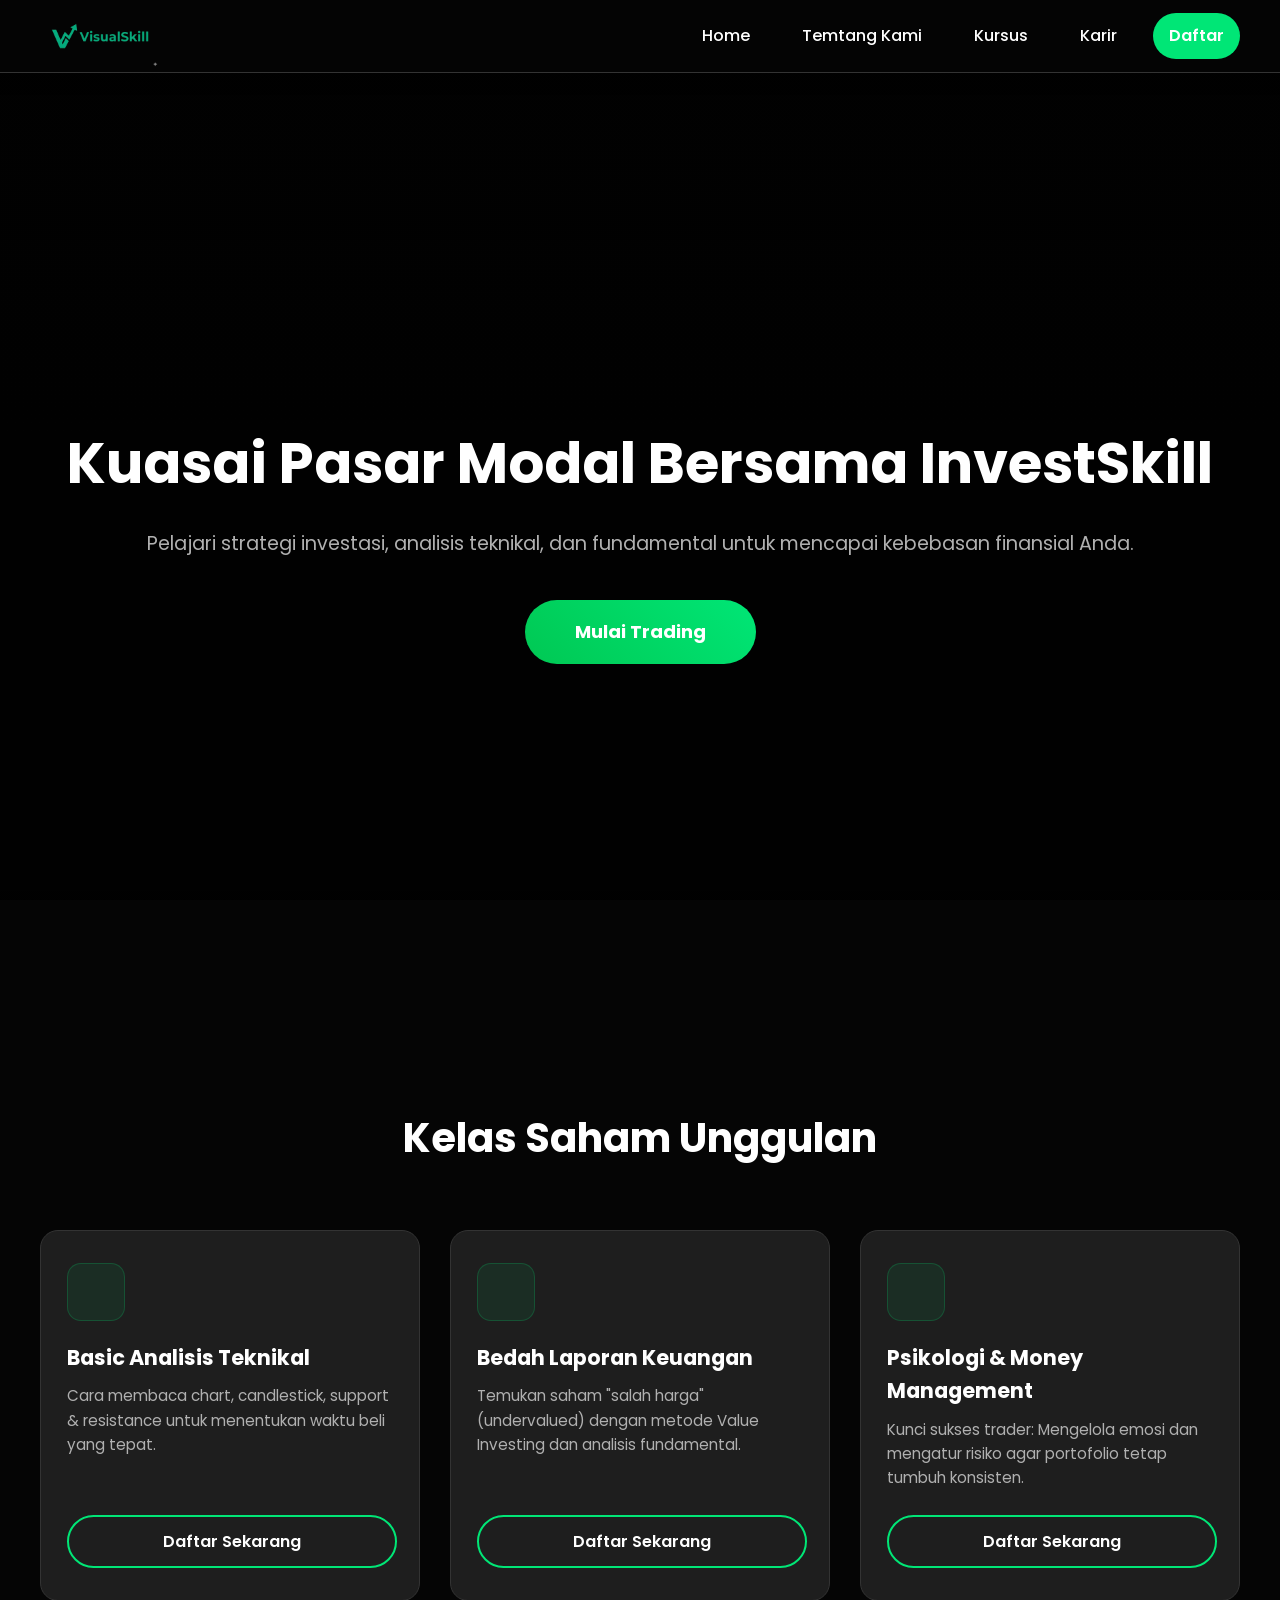
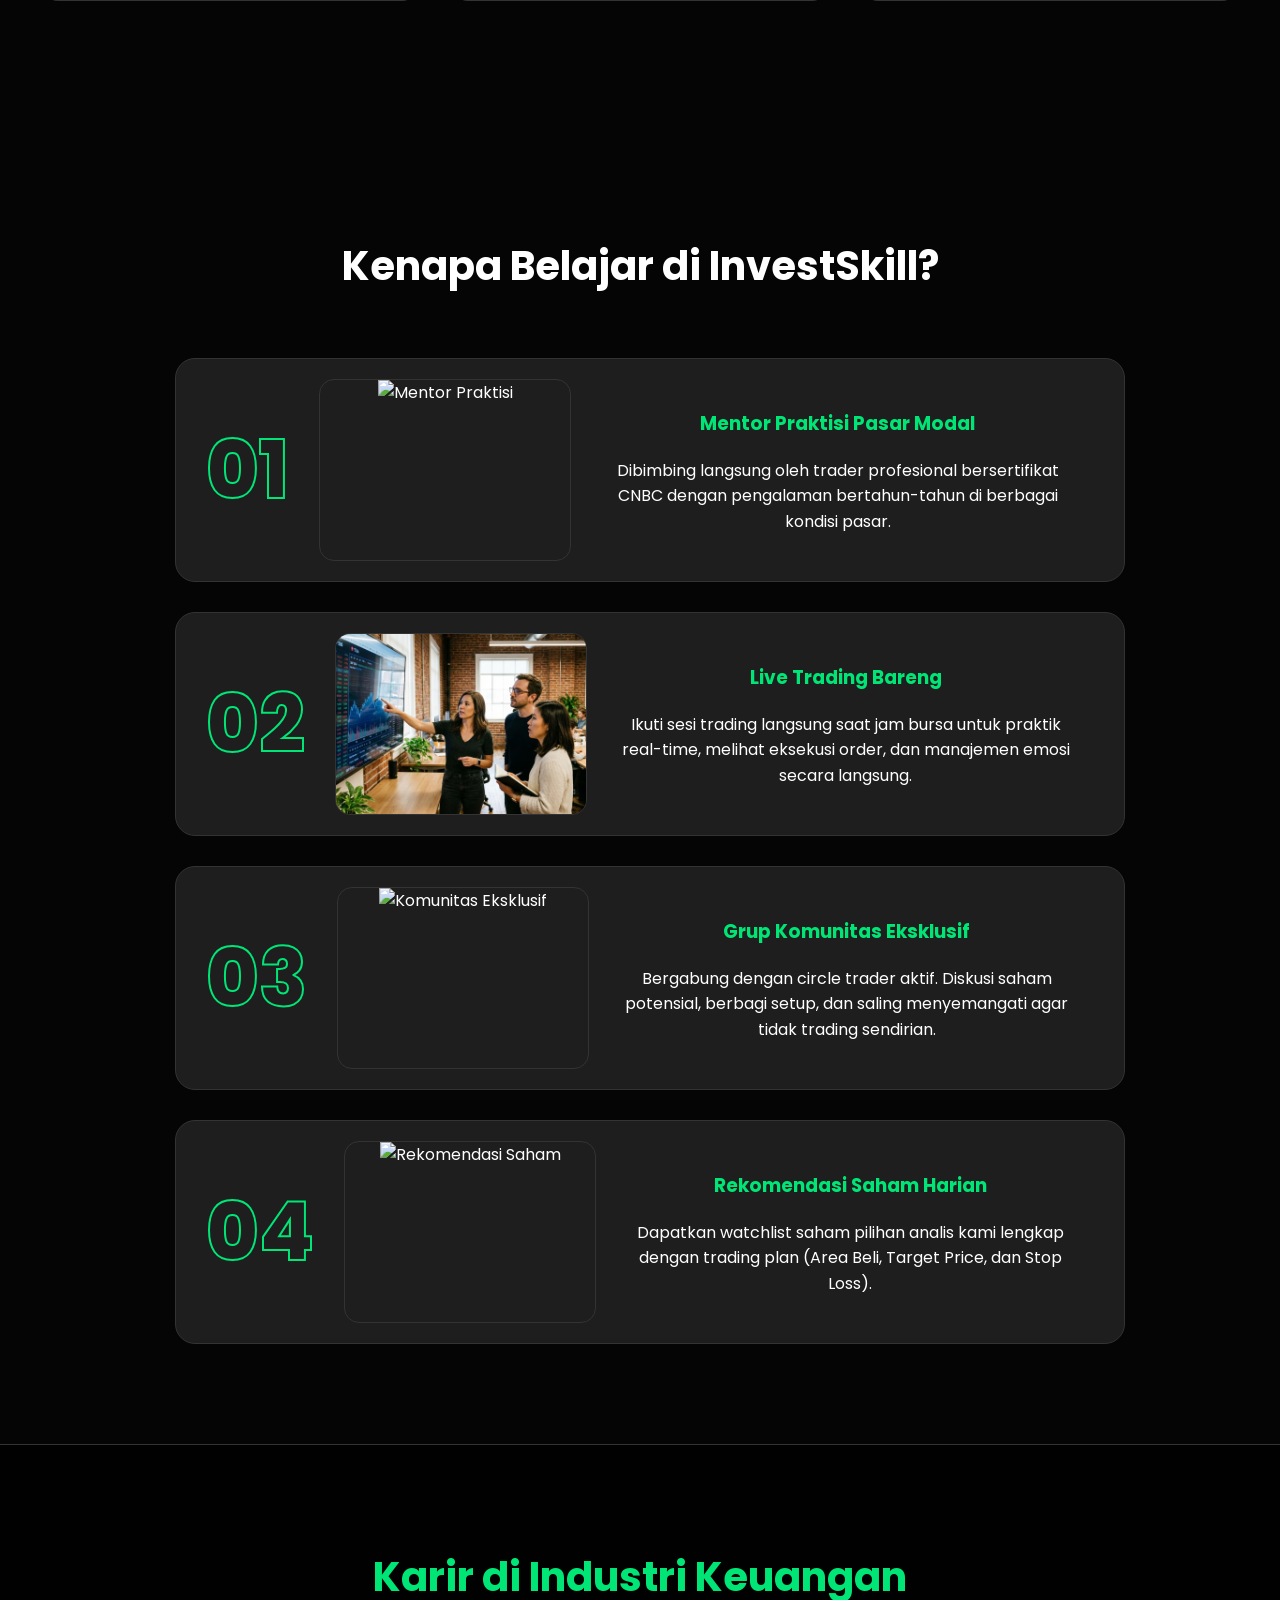
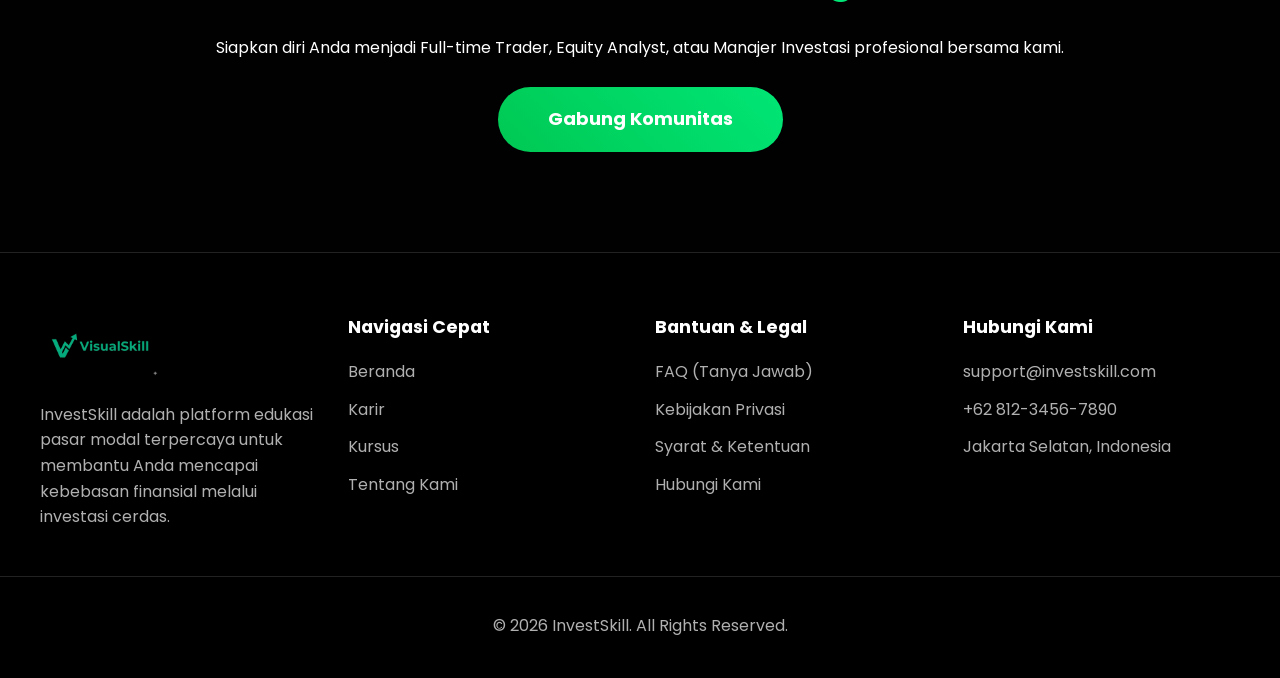
==== commit 2b055f5a: "fix: navbar hamburger menu" ====
--- a/index.html
+++ b/index.html
@@ -16,16 +16,20 @@
             <div class="logo">
                 <img src="assets/template/logo.png" alt="InvestSkill Logo" width="120px">
             </div>
-            <ul class="menu">
-                <li><a href="/index.html">Beranda</a></li>
+            
+            <div id="btn-hamburger">&#9776;</div>
+            
+            <div class="clear"></div>
+
+            <ul class="menu" id="menu-list">
+                <li><a href="#">Home</a></li>
+                <li><a href="/about.html">Temtang Kami</a></li>
+                <li><a href="/course.html">Kursus</a></li>
                 <li><a href="/career.html">Karir</a></li>
-                <li><a href="/course.html">Kursus</a></li>
-                <li><a href="/about.html">Tentang Kami</a></li>
-                <li><a class="btn" href="/register.html">Daftar</a></li>
+                <li><a href="/register.html" class="btn">Daftar</a></li>
             </ul>
-
         </div>
-    </nav> 
+    </nav>
     <div class="landing-section">
         <div class="hero-section">
             <div class="hero-content">
@@ -167,5 +171,6 @@
             <p>&copy; 2026 InvestSkill. All Rights Reserved.</p>
         </div>
     </footer>
+    <script src="js/navbar.js"></script>
 </body>
 </html>
--- a/css/template.css
+++ b/css/template.css
@@ -147,29 +147,58 @@
     border-top: 1px solid #222;
 }
 
-@media (max-width: 768px) {
+.logo {
+    display: inline-block;
+}
+
+.logo img {
+    display: block;
+    max-width: 100%;
+    height: auto;
+}
+
+#btn-hamburger {
+    display: none;
+    cursor: pointer;
+    font-size: 28px;
+    color: var(--text-white);
+}
+
+.clear {
+    clear: both;
+}
+
+@media (max-width: 700px) {
     .container {
-        flex-direction: column;
-        justify-content: center;
-        gap: 16px;
-        padding: 16px 20px;
+        display: block; 
+        padding-top: 15px; 
+        padding-bottom: 10px;
+    }
+
+    .logo {
+        float: left;
+        margin-top: 5px;
+    }
+
+    #btn-hamburger {
+        display: block; 
+        float: right;
+        margin-top: 2px; 
     }
 
     .menu {
-        flex-wrap: wrap;
-        justify-content: center;
-        gap: 12px;
-    }
-
-    .site-footer {
-        padding: 50px 0 20px;
-    }
-
-    .footer-container {
-        gap: 24px;
-    }
-
-    .footer-col {
-        flex: 1 1 100%;
-    }
-}+        display: none; 
+        width: 100%;
+        background-color: var(--bg-dark-grey);
+        padding: 20px 0;
+        margin-top: 20px;
+        float: left; 
+    }
+
+    .menu li {
+        display: block;
+        text-align: center;
+        margin-bottom: 15px;
+        width: 100%;
+    }
+}
